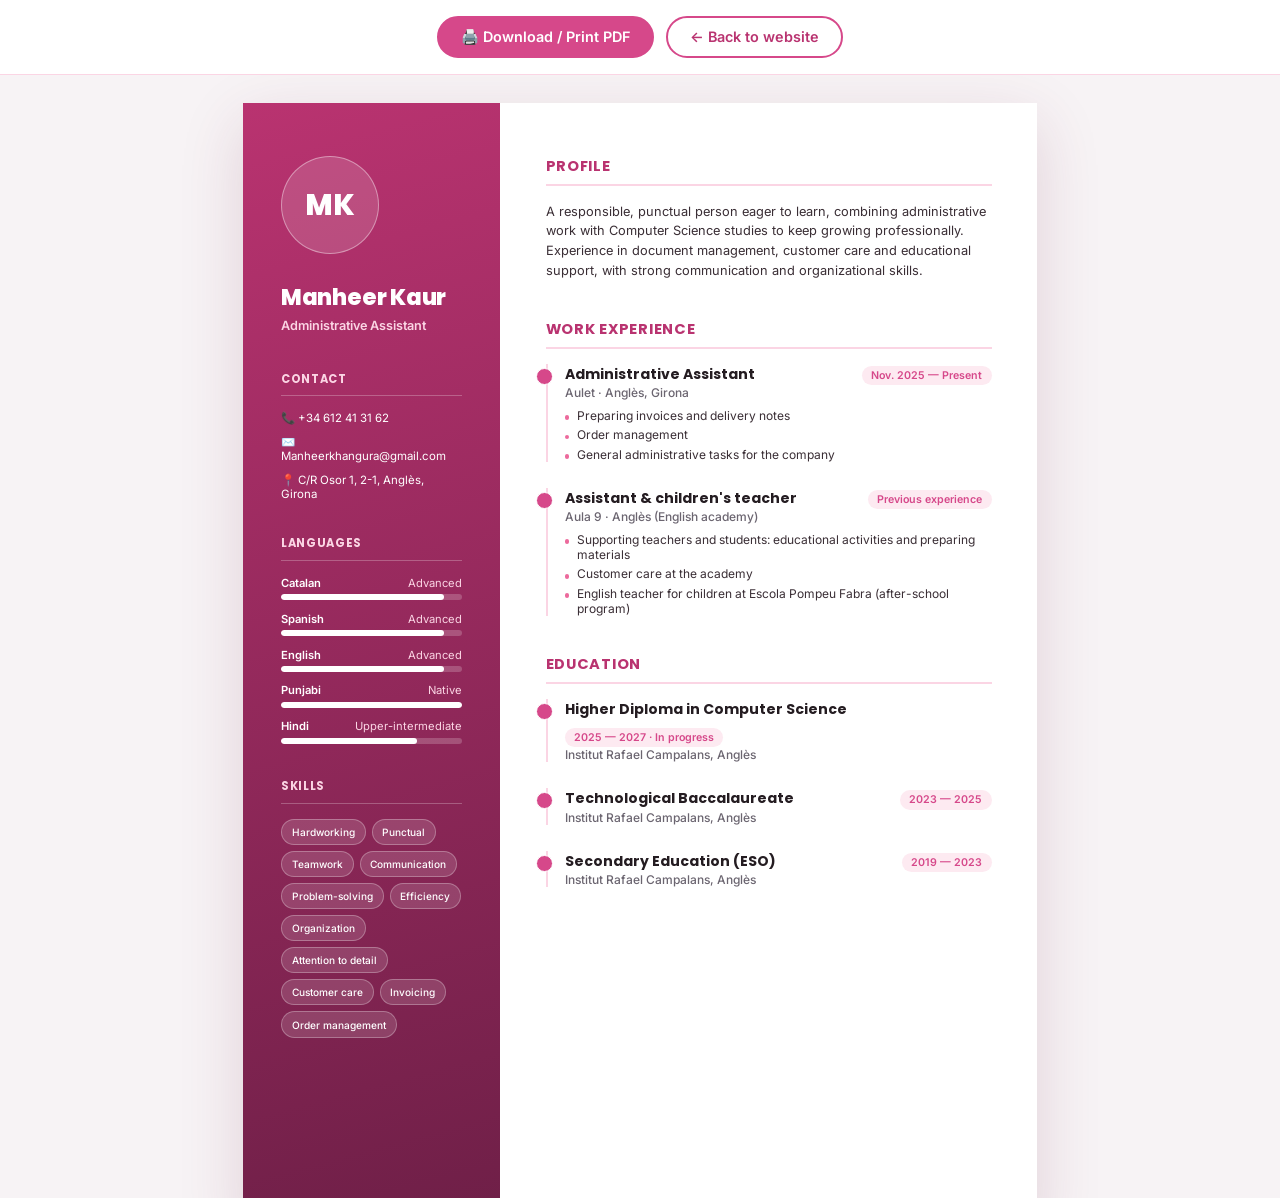
==== cv-en.html @ 4d795085 "Initial commit" ====
<!DOCTYPE html>
<html lang="en">
<head>
<meta charset="UTF-8">
<meta name="viewport" content="width=device-width, initial-scale=1.0">
<title>Manheer Kaur · CV</title>
<meta name="description" content="Manheer Kaur's résumé — Administrative Assistant.">

<link rel="preconnect" href="https://fonts.googleapis.com">
<link rel="preconnect" href="https://fonts.gstatic.com" crossorigin>
<link href="https://fonts.googleapis.com/css2?family=Poppins:wght@600;700;800&family=Inter:wght@400;500;600&display=swap" rel="stylesheet">

<style>
  :root {
    --pink-50:  #FEF4F8;
    --pink-100: #FDEAF1;
    --pink-200: #FBD5E4;
    --pink-300: #F6B3CD;
    --pink-500: #EC6A9C;
    --pink-600: #D6488A;
    --pink-700: #B93370;
    --pink-900: #6E1F47;
    --ink-900: #241C21;
    --ink-700: #3A2E35;
    --ink-500: #6B6570;
    --neutral-0: #FFFFFF;
    --neutral-100: #F7F3F5;
    --font-heading: 'Poppins', 'Segoe UI', sans-serif;
    --font-body: 'Inter', 'Segoe UI', sans-serif;
  }

  * { box-sizing: border-box; margin: 0; padding: 0; }

  body {
    font-family: var(--font-body);
    color: var(--ink-700);
    background: var(--neutral-100);
    -webkit-font-smoothing: antialiased;
  }

  .toolbar {
    position: sticky;
    top: 0;
    z-index: 10;
    display: flex;
    justify-content: center;
    gap: 12px;
    padding: 16px;
    background: var(--neutral-0);
    border-bottom: 1px solid var(--pink-200);
  }
  .toolbar a, .toolbar button {
    font-family: var(--font-body);
    font-weight: 600;
    font-size: 0.9rem;
    padding: 10px 22px;
    border-radius: 999px;
    border: 2px solid var(--pink-600);
    cursor: pointer;
    text-decoration: none;
  }
  .toolbar button { background: var(--pink-600); color: #fff; }
  .toolbar a { background: transparent; color: var(--pink-700); }

  .page {
    width: 210mm;
    min-height: 297mm;
    margin: 28px auto;
    background: var(--neutral-0);
    box-shadow: 0 20px 60px rgba(110,31,71,0.16);
    display: grid;
    grid-template-columns: 68mm 1fr;
  }

  .sidebar {
    background: linear-gradient(165deg, var(--pink-700), var(--pink-900));
    color: #fff;
    padding: 14mm 10mm;
  }

  .avatar {
    width: 26mm;
    height: 26mm;
    border-radius: 50%;
    background: rgba(255,255,255,0.14);
    border: 1.5px solid rgba(255,255,255,0.4);
    display: flex;
    align-items: center;
    justify-content: center;
    font-family: var(--font-heading);
    font-weight: 800;
    font-size: 22pt;
    margin-bottom: 8mm;
  }

  .sidebar h1 {
    font-family: var(--font-heading);
    font-weight: 800;
    font-size: 17pt;
    line-height: 1.15;
    letter-spacing: -0.01em;
  }
  .sidebar .role {
    font-size: 9.5pt;
    font-weight: 600;
    color: var(--pink-200);
    margin-top: 2mm;
    margin-bottom: 10mm;
  }

  .side-block { margin-bottom: 9mm; }
  .side-block h2 {
    font-family: var(--font-heading);
    font-size: 8.5pt;
    font-weight: 700;
    text-transform: uppercase;
    letter-spacing: 0.06em;
    color: var(--pink-200);
    margin-bottom: 4mm;
    padding-bottom: 2mm;
    border-bottom: 1px solid rgba(255,255,255,0.25);
  }

  .contact-list { list-style: none; display: flex; flex-direction: column; gap: 2.6mm; font-size: 8.6pt; }
  .contact-list li { display: flex; gap: 2mm; align-items: flex-start; word-break: break-word; }

  .chip-list { display: flex; flex-wrap: wrap; gap: 1.6mm; }
  .chip {
    font-size: 7.6pt;
    font-weight: 500;
    background: rgba(255,255,255,0.14);
    border: 1px solid rgba(255,255,255,0.28);
    padding: 1.6mm 2.6mm;
    border-radius: 999px;
  }

  .lang-row { margin-bottom: 3mm; }
  .lang-row .lang-top { display: flex; justify-content: space-between; font-size: 8.4pt; margin-bottom: 1.2mm; }
  .lang-row .lang-top strong { font-weight: 600; }
  .lang-row .lang-top span { color: var(--pink-200); }
  .bar { height: 1.6mm; border-radius: 999px; background: rgba(255,255,255,0.2); overflow: hidden; }
  .bar-fill { height: 100%; background: #fff; border-radius: 999px; }

  .main {
    padding: 14mm 12mm;
  }

  .main h2.section-title {
    font-family: var(--font-heading);
    font-size: 11pt;
    font-weight: 700;
    color: var(--pink-700);
    text-transform: uppercase;
    letter-spacing: 0.05em;
    margin-bottom: 4mm;
    padding-bottom: 2mm;
    border-bottom: 2px solid var(--pink-200);
  }

  .profile-text { font-size: 9.6pt; line-height: 1.55; color: var(--ink-700); margin-bottom: 10mm; }

  .entry { margin-bottom: 7mm; position: relative; padding-left: 4.5mm; border-left: 2px solid var(--pink-200); }
  .entry::before {
    content: '';
    position: absolute;
    left: -3.1mm;
    top: 1mm;
    width: 4mm;
    height: 4mm;
    border-radius: 50%;
    background: var(--pink-600);
    border: 1.5px solid #fff;
  }
  .entry-top { display: flex; justify-content: space-between; align-items: baseline; flex-wrap: wrap; gap: 2mm; }
  .entry h3 { font-family: var(--font-heading); font-size: 10.5pt; font-weight: 700; color: var(--ink-900); }
  .entry .period { font-size: 8pt; font-weight: 600; color: var(--pink-600); background: var(--pink-100); padding: 0.8mm 2.4mm; border-radius: 999px; white-space: nowrap; }
  .entry .place { font-size: 9pt; color: var(--ink-500); margin-bottom: 2mm; font-weight: 500; }
  .entry ul { list-style: none; display: flex; flex-direction: column; gap: 1.2mm; }
  .entry li { font-size: 9pt; color: var(--ink-700); position: relative; padding-left: 3.4mm; }
  .entry li::before { content: ''; position: absolute; left: 0; top: 1.9mm; width: 1.3mm; height: 1.3mm; border-radius: 50%; background: var(--pink-500); }

  section.block { margin-bottom: 10mm; }

  .page-wrap { overflow: hidden; }
  .page { transform-origin: top left; }

  @media print {
    body { background: #fff; }
    .toolbar { display: none; }
    .page-wrap { overflow: visible; height: auto !important; }
    .page { margin: 0; box-shadow: none; width: auto; min-height: auto; transform: none !important; }
    @page { size: A4; margin: 0; }
  }
</style>
</head>
<body>

<div class="toolbar">
  <button onclick="window.print()">🖨️ Download / Print PDF</button>
  <a href="index.html">← Back to website</a>
</div>

<div class="page-wrap" id="page-wrap">
<div class="page">
  <aside class="sidebar">
    <div class="avatar">MK</div>
    <h1>Manheer Kaur</h1>
    <p class="role">Administrative Assistant</p>

    <div class="side-block">
      <h2>Contact</h2>
      <ul class="contact-list">
        <li>📞 +34 612 41 31 62</li>
        <li>✉️ Manheerkhangura@gmail.com</li>
        <li>📍 C/R Osor 1, 2-1, Anglès, Girona</li>
      </ul>
    </div>

    <div class="side-block">
      <h2>Languages</h2>
      <div class="lang-row"><div class="lang-top"><strong>Catalan</strong><span>Advanced</span></div><div class="bar"><div class="bar-fill" style="width:90%"></div></div></div>
      <div class="lang-row"><div class="lang-top"><strong>Spanish</strong><span>Advanced</span></div><div class="bar"><div class="bar-fill" style="width:90%"></div></div></div>
      <div class="lang-row"><div class="lang-top"><strong>English</strong><span>Advanced</span></div><div class="bar"><div class="bar-fill" style="width:90%"></div></div></div>
      <div class="lang-row"><div class="lang-top"><strong>Punjabi</strong><span>Native</span></div><div class="bar"><div class="bar-fill" style="width:100%"></div></div></div>
      <div class="lang-row"><div class="lang-top"><strong>Hindi</strong><span>Upper-intermediate</span></div><div class="bar"><div class="bar-fill" style="width:75%"></div></div></div>
    </div>

    <div class="side-block">
      <h2>Skills</h2>
      <div class="chip-list">
        <span class="chip">Hardworking</span>
        <span class="chip">Punctual</span>
        <span class="chip">Teamwork</span>
        <span class="chip">Communication</span>
        <span class="chip">Problem-solving</span>
        <span class="chip">Efficiency</span>
        <span class="chip">Organization</span>
        <span class="chip">Attention to detail</span>
        <span class="chip">Customer care</span>
        <span class="chip">Invoicing</span>
        <span class="chip">Order management</span>
      </div>
    </div>
  </aside>

  <main class="main">
    <section class="block">
      <h2 class="section-title">Profile</h2>
      <p class="profile-text">
        A responsible, punctual person eager to learn, combining administrative work with Computer
        Science studies to keep growing professionally. Experience in document management, customer
        care and educational support, with strong communication and organizational skills.
      </p>
    </section>

    <section class="block">
      <h2 class="section-title">Work experience</h2>

      <div class="entry">
        <div class="entry-top">
          <h3>Administrative Assistant</h3>
          <span class="period">Nov. 2025 — Present</span>
        </div>
        <p class="place">Aulet · Anglès, Girona</p>
        <ul>
          <li>Preparing invoices and delivery notes</li>
          <li>Order management</li>
          <li>General administrative tasks for the company</li>
        </ul>
      </div>

      <div class="entry">
        <div class="entry-top">
          <h3>Assistant &amp; children's teacher</h3>
          <span class="period">Previous experience</span>
        </div>
        <p class="place">Aula 9 · Anglès (English academy)</p>
        <ul>
          <li>Supporting teachers and students: educational activities and preparing materials</li>
          <li>Customer care at the academy</li>
          <li>English teacher for children at Escola Pompeu Fabra (after-school program)</li>
        </ul>
      </div>
    </section>

    <section class="block">
      <h2 class="section-title">Education</h2>

      <div class="entry">
        <div class="entry-top">
          <h3>Higher Diploma in Computer Science</h3>
          <span class="period">2025 — 2027 · In progress</span>
        </div>
        <p class="place">Institut Rafael Campalans, Anglès</p>
      </div>

      <div class="entry">
        <div class="entry-top">
          <h3>Technological Baccalaureate</h3>
          <span class="period">2023 — 2025</span>
        </div>
        <p class="place">Institut Rafael Campalans, Anglès</p>
      </div>

      <div class="entry">
        <div class="entry-top">
          <h3>Secondary Education (ESO)</h3>
          <span class="period">2019 — 2023</span>
        </div>
        <p class="place">Institut Rafael Campalans, Anglès</p>
      </div>
    </section>
  </main>
</div>
</div>

<script>
  function fitPage() {
    var page = document.querySelector('.page');
    var wrap = document.getElementById('page-wrap');
    var pageWidth = 794; // 210mm at 96dpi
    var scale = Math.min(1, window.innerWidth / pageWidth);
    page.style.transform = 'scale(' + scale + ')';
    wrap.style.height = (page.offsetHeight * scale) + 'px';
  }
  window.addEventListener('resize', fitPage);
  window.addEventListener('load', fitPage);
  fitPage();
</script>
</body>
</html>
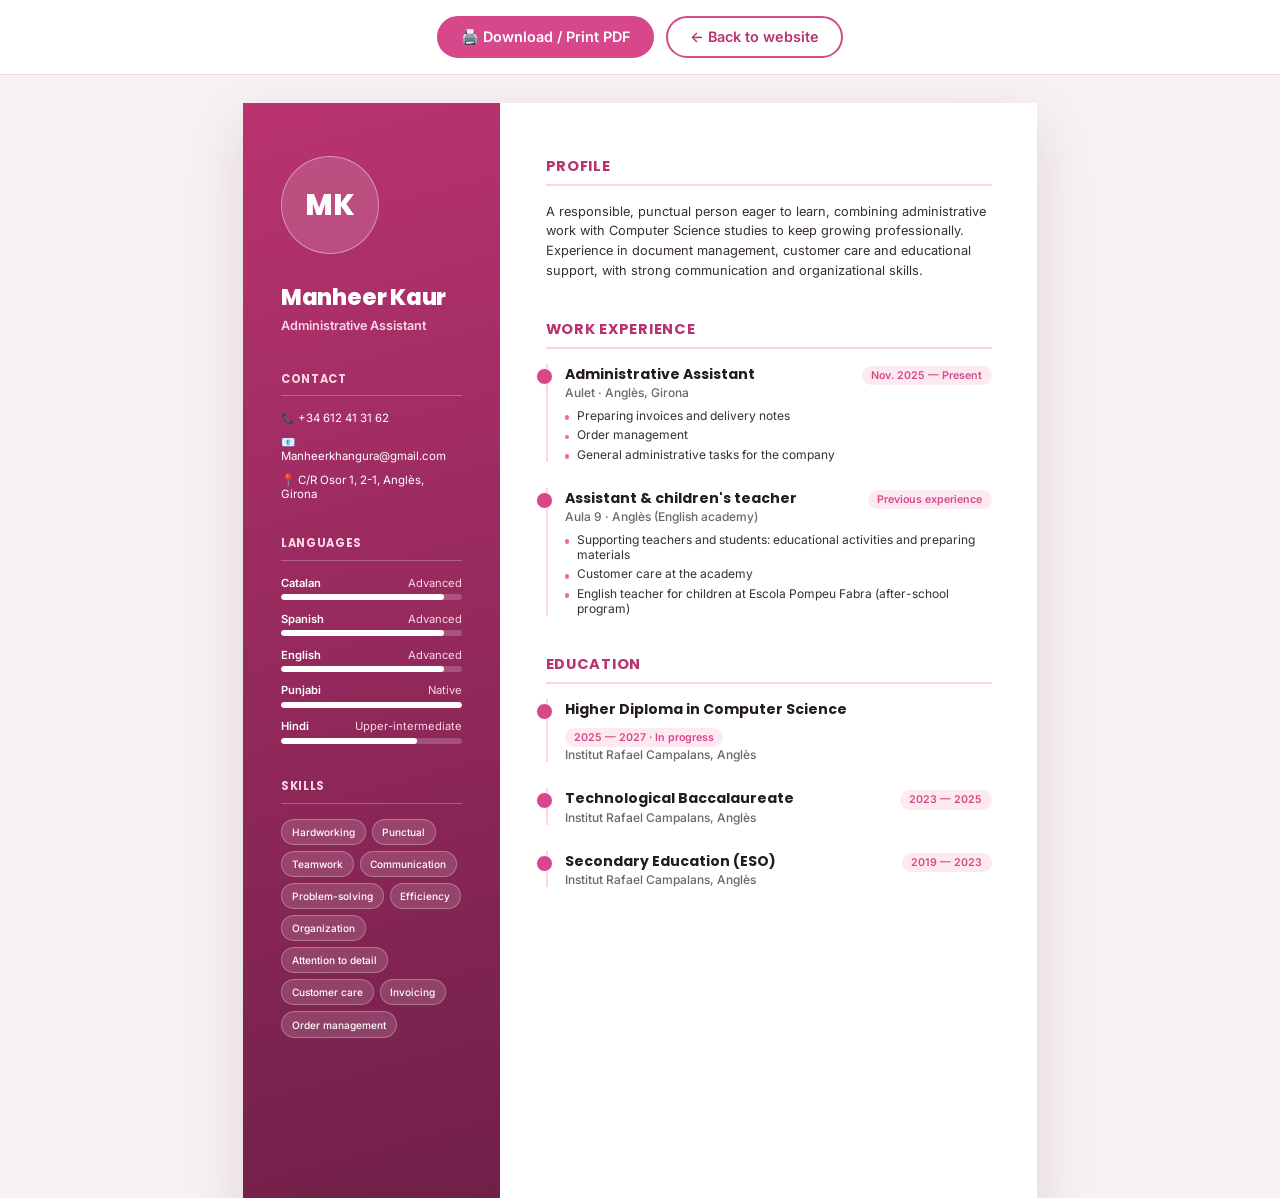
==== commit 5c8e4965: "responsive" ====
--- a/cv-en.html
+++ b/cv-en.html
@@ -211,7 +211,7 @@
       <h2>Contact</h2>
       <ul class="contact-list">
         <li>📞 +34 612 41 31 62</li>
-        <li>✉️ Manheerkhangura@gmail.com</li>
+        <li>📧 Manheerkhangura@gmail.com</li>
         <li>📍 C/R Osor 1, 2-1, Anglès, Girona</li>
       </ul>
     </div>
